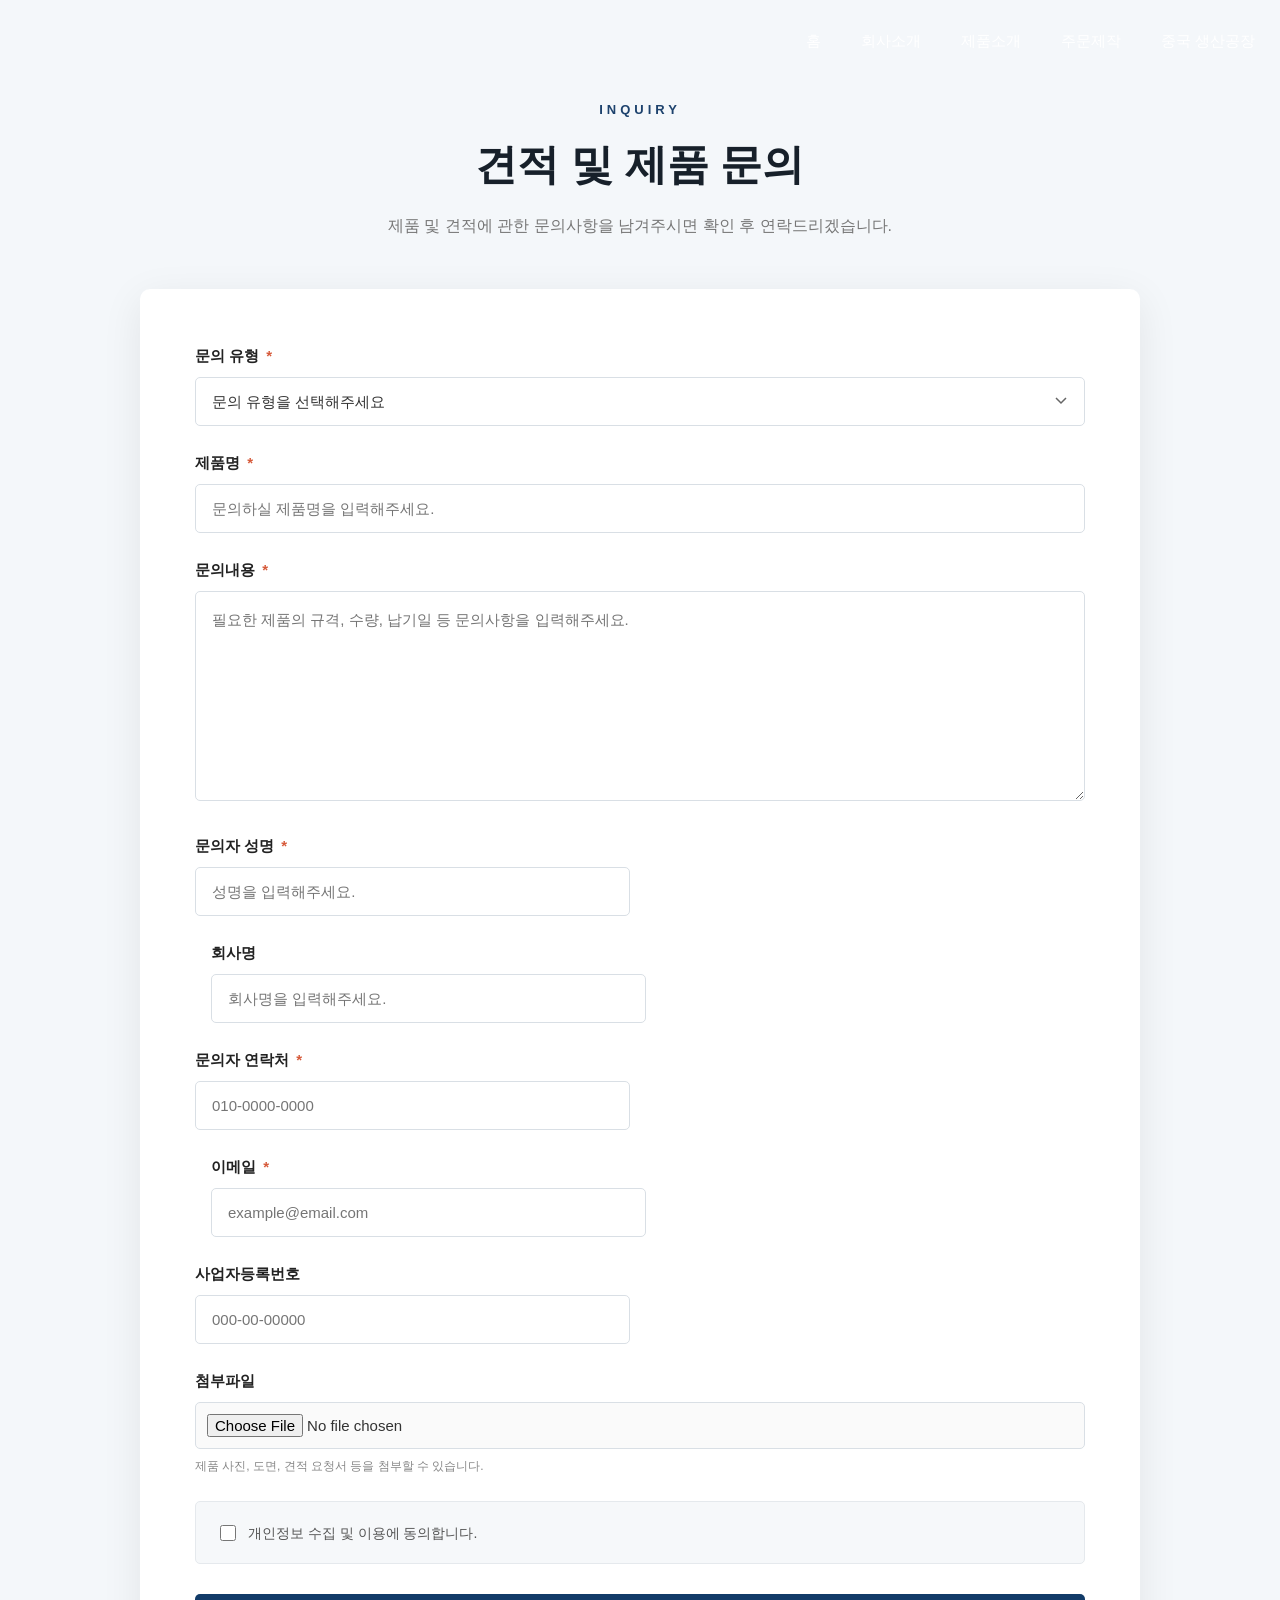
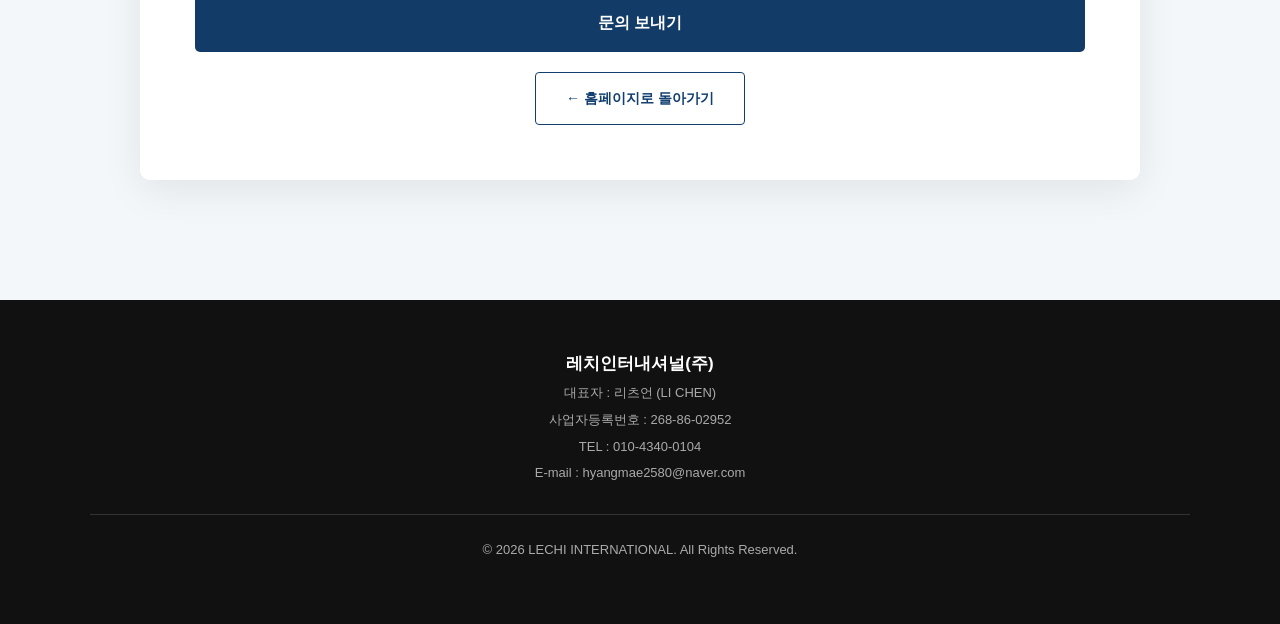
==== contact.html @ aa049274 "Add files via upload" ====
<!DOCTYPE html>
<html lang="ko">

<head>

    <meta charset="UTF-8">

    <meta
        name="viewport"
        content="width=device-width, initial-scale=1.0"
    >

    <title>견적 및 제품 문의 | 레치인터내셔널</title>

    <link rel="stylesheet" href="style.css">

</head>


<body>


<header class="header">

    <div class="logo">

        <a href="index.html">

            <img
                src="images/logo.png"
                alt="레치인터내셔널 로고"
            >

        </a>

    </div>


    <nav class="menu">

        <a href="index.html">홈</a>

        <a href="index.html#about">회사소개</a>

        <a href="index.html#products">제품소개</a>

        <a href="index.html#custom">주문제작</a>

        <a href="index.html#factory">중국 생산공장</a>

    </nav>

</header>



<section class="inquiry-section">


    <div class="inquiry-container">


        <div class="inquiry-title">

            <span>INQUIRY</span>

            <h1>견적 및 제품 문의</h1>

            <p>
                제품 및 견적에 관한 문의사항을 남겨주시면
                확인 후 연락드리겠습니다.
            </p>

        </div>



        <form
            action="send.php"
            method="POST"
            enctype="multipart/form-data"
            class="inquiry-form"
        >


            <!-- 문의 유형 -->

            <div class="form-group">

                <label>
                    문의 유형 <em>*</em>
                </label>

                <select
                    name="inquiry_type"
                    required
                >

                    <option value="">
                        문의 유형을 선택해주세요
                    </option>

                    <option value="제품 견적">
                        제품 견적
                    </option>

                    <option value="제품 문의">
                        제품 문의
                    </option>

                    <option value="주문제작">
                        주문제작
                    </option>

                    <option value="납품 문의">
                        납품 문의
                    </option>

                    <option value="기타">
                        기타
                    </option>

                </select>

            </div>



            <!-- 제품명 -->

            <div class="form-group">

                <label>
                    제품명 <em>*</em>
                </label>

                <input
                    type="text"
                    name="product"
                    placeholder="문의하실 제품명을 입력해주세요."
                    required
                >

            </div>



            <!-- 문의 내용 -->

            <div class="form-group">

                <label>
                    문의내용 <em>*</em>
                </label>

                <textarea
                    name="message"
                    rows="7"
                    placeholder="필요한 제품의 규격, 수량, 납기일 등 문의사항을 입력해주세요."
                    required
                ></textarea>

            </div>



            <!-- 성명 -->

            <div class="form-group">

                <label>
                    문의자 성명 <em>*</em>
                </label>

                <input
                    type="text"
                    name="name"
                    placeholder="성명을 입력해주세요."
                    required
                >

            </div>



            <!-- 회사명 -->

            <div class="form-group">

                <label>
                    회사명
                </label>

                <input
                    type="text"
                    name="company"
                    placeholder="회사명을 입력해주세요."
                >

            </div>



            <!-- 연락처 -->

            <div class="form-group">

                <label>
                    문의자 연락처 <em>*</em>
                </label>

                <input
                    type="tel"
                    name="phone"
                    placeholder="010-0000-0000"
                    required
                >

            </div>



            <!-- 이메일 -->

            <div class="form-group">

                <label>
                    이메일 <em>*</em>
                </label>

                <input
                    type="email"
                    name="email"
                    placeholder="example@email.com"
                    required
                >

            </div>



            <!-- 사업자번호 -->

            <div class="form-group">

                <label>
                    사업자등록번호
                </label>

                <input
                    type="text"
                    name="business_number"
                    placeholder="000-00-00000"
                >

            </div>



            <!-- 첨부파일 -->

            <div class="form-group">

                <label>
                    첨부파일
                </label>

                <input
                    type="file"
                    name="attachment"
                >

                <small>
                    제품 사진, 도면, 견적 요청서 등을 첨부할 수 있습니다.
                </small>

            </div>



            <!-- 개인정보 -->

            <div class="privacy-box">

                <label>

                    <input
                        type="checkbox"
                        required
                    >

                    개인정보 수집 및 이용에 동의합니다.

                </label>

            </div>



            <!-- 전송 -->

            <button
                type="submit"
                class="inquiry-submit"
            >
                문의 보내기
            </button>
<!-- 홈페이지로 돌아가기 -->

<div class="bracket-home">

    <a href="index.html">
        ← 홈페이지로 돌아가기
    </a>

</div>

</section>





<footer>

    <div class="footer-company">

        <strong>레치인터내셔널(주)</strong>

        <p>
            대표자 : 리츠언 (LI CHEN)
        </p>

        <p>
            사업자등록번호 : 268-86-02952
        </p>

        <p>
            TEL : 010-4340-0104
        </p>

        <p>
            E-mail : hyangmae2580@naver.com
        </p>

    </div>


    <p class="copyright">
        © 2026 LECHI INTERNATIONAL. All Rights Reserved.
    </p>

</footer>


</body>

</html>
---- style.css ----
/* =========================================
   기본 설정
========================================= */

* {
    box-sizing: border-box;
}

html {
    scroll-behavior: smooth;
}

body {
    margin: 0;
    padding: 0;

    font-family:
        "Noto Sans KR",
        "Malgun Gothic",
        Arial,
        sans-serif;

    color: #222;
    background: #fff;

    line-height: 1.6;
}

img {
    max-width: 100%;
}



/* =========================================
   HEADER
========================================= */

.header {
    position: absolute;
    top: 0;
    left: 0;
    width: 100%;
    height: 82px;
    padding: 0 25px;
    box-sizing: border-box;

    display: flex;
    align-items: center;
    justify-content: flex-end;

    background: transparent;
    border-bottom: none;

    z-index: 999;
}

.logo {
    display: none;
}

.menu {
    display: flex;
    align-items: center;
    gap: 40px;
}

.menu a {
    color: #ffffff;
    text-decoration: none;
    font-size: 15px;
    font-weight: 500;
}

.menu a:hover {
    color: #1d426d;
}

/* =========================================
   MAIN HERO
========================================= */

.hero {
    width: 100%;
    min-height: 360px;
    display: flex;
    align-items: center;
    justify-content: center;
    padding: 60px 8% 30px;
    box-sizing: border-box;
    background: #123b68;
    color: #fff;
    text-align: center;
}
.hero-text {
    width: 100%;
    max-width: 900px;
    margin: 0 auto;
}

.small-title {
    margin: 0 0 8px;
    font-size: 12px;
    letter-spacing: 3px;
    font-weight: 600;
}

.hero h1 {
    margin: 0 0 12px;
    font-size: 36px;
    line-height: 1.2;
    font-weight: 700;
}

.hero p {
    font-size: 14px;
    margin: 4px 0;
}

.hero button {
    margin-top: 15px;

    padding: 10px 25px;

    border: none;

    background: #fff;
    color: #222;

    font-size: 14px;

    cursor: pointer;
}

/* =========================================
   회사소개
========================================= */

.section {
    width: 100%;

    padding: 110px 7%;

    text-align: center;
}


.section h2 {
    margin: 0 0 30px;

    font-size: 40px;

    color: #17202a;
}


.section > p {
    max-width: 800px;

    margin: 10px auto;

    font-size: 16px;

    color: #666;
}


/* 회사정보 */

.company-info {
    max-width: 900px;

    margin: 55px auto 0;

    display: grid;

    grid-template-columns:
        repeat(3, 1fr);

    border-top: 1px solid #ddd;
    border-bottom: 1px solid #ddd;
}


.company-info div {
    padding: 28px 20px;

    border-right: 1px solid #ddd;
}

.company-info div:last-child {
    border-right: none;
}


.company-info strong {
    display: block;

    margin-bottom: 8px;

    color: #1d426d;

    font-size: 14px;
}


.company-info p {
    margin: 0;

    font-size: 16px;
}


/* =========================================
   주요 제품
========================================= */

.products-section {
    width: 100%;
    padding: 55px 6%;
    background: #f6f8fa;
}


/* 제목 */

.products-title {
    text-align: center;

    margin-bottom: 30px;
}


.products-title span {
    display: block;

    margin-bottom: 12px;

    color: #1d426d;

    font-size: 13px;

    font-weight: 700;

    letter-spacing: 4px;
}


.products-title h2 {
    margin: 0;

    font-size: 42px;

    line-height: 1.3;

    color: #17202a;
}


.products-title p {
    margin: 18px 0 0;

    font-size: 16px;

    color: #777;
}


/* 제품 3개 */

.product-grid {
    width: 100%;

    max-width: 1280px;

    margin: 0 auto;

    display: grid;

    grid-template-columns:
        repeat(3, minmax(0, 1fr));

    gap: 30px;
}


/* 카드 */

.product-card {
    min-width: 0;

    overflow: hidden;

    background: #fff;

    border-radius: 8px;

    box-shadow:
        0 8px 30px rgba(0, 0, 0, 0.08);

    transition:
        transform 0.3s ease,
        box-shadow 0.3s ease;
}


.product-card:hover {
    transform: translateY(-8px);

    box-shadow:
        0 18px 45px rgba(0, 0, 0, 0.14);
}


/* 제품 사진 */

.product-photo {
    width: 100%;

    height: 320px;

    overflow: hidden;

    background: #f3f3f3;
}


.product-photo img {
    width: 100%;
    height: 100%;

    display: block;

    object-fit: cover;

    transition: transform 0.5s ease;
}


.product-card:hover
.product-photo img {
    transform: scale(1.05);
}


/* 제품 내용 */

.product-content {
    padding: 30px;

    min-height: 260px;
}


.product-number {
    color: #1d426d;

    font-size: 13px;

    font-weight: 700;

    letter-spacing: 2px;
}


.product-content h3 {
    margin: 12px 0 14px;

    font-size: 24px;

    color: #17202a;
}


.product-content p {
    margin: 0;

    color: #666;

    font-size: 15px;

    line-height: 1.8;
}


/* 자세히 보기 */

.product-more {
    display: inline-flex;

    align-items: center;

    gap: 12px;

    margin-top: 25px;

    padding-bottom: 5px;

    color: #1d426d;

    text-decoration: none;

    font-size: 14px;

    font-weight: 600;

    border-bottom: 1px solid #1d426d;
}


.product-more span {
    font-size: 18px;

    transition: 0.3s;
}


.product-more:hover span {
    transform: translateX(5px);
}


/* =========================================
   주문제작
========================================= */

.custom {
    width: 100%;

    padding: 120px 20px;

    text-align: center;

    background: #17202a;

    color: #fff;
}


.custom h2 {
    margin: 0 0 25px;

    font-size: 40px;
}


.custom p {
    max-width: 750px;

    margin: 8px auto;

    font-size: 17px;

    line-height: 1.9;

    color: #ddd;
}


.custom button {
    margin-top: 30px;

    padding: 15px 35px;

    border: 1px solid #fff;

    background: transparent;

    color: #fff;

    font-size: 15px;

    cursor: pointer;

    transition: 0.3s;
}


.custom button:hover {
    background: #fff;

    color: #17202a;
}


/* =========================================
   중국 생산공장
========================================= */

#factory {
    background: #fff;
}


#factory p {
    max-width: 750px;
}


/* =========================================
   문의하기
========================================= */

.contact {
    width: 100%;

    padding: 110px 20px;

    text-align: center;

    background: #f6f8fa;
}


.contact h2 {
    margin: 0 0 25px;

    font-size: 40px;
}


.contact > p {
    color: #666;

    font-size: 16px;
}


/* 연락처 */

.contact-info {
    max-width: 900px;

    margin: 45px auto 0;

    display: grid;

    grid-template-columns:
        repeat(3, 1fr);

    gap: 20px;
}


.contact-info p {
    margin: 0;

    padding: 30px 20px;

    background: #fff;

    border: 1px solid #e5e5e5;

    border-radius: 6px;

    color: #555;

    line-height: 1.8;
}


.contact-info strong {
    display: block;

    margin-bottom: 10px;

    color: #1d426d;

    font-size: 14px;
}


/* =========================================
   FOOTER
========================================= */

footer {
    width: 100%;

    padding: 50px 7%;

    background: #111;

    color: #aaa;

    text-align: center;

    font-size: 13px;
}


.footer-company strong {
    color: #fff;

    font-size: 17px;
}


.footer-company p {
    margin: 6px 0;
}


.copyright {
    margin-top: 30px;

    padding-top: 25px;

    border-top: 1px solid #333;
}


/* =========================================
   모바일
========================================= */

@media (max-width: 900px) {

  .header {
    position: absolute;
    top: 0;
    left: 0;
    width: 100%;
    height: 82px;
    padding: 0 25px;
    box-sizing: border-box;
    display: flex;
    align-items: center;
    justify-content: flex-end;
    background: transparent;
    border-bottom: none;
    z-index: 999;
}

.logo {
    display: none;
}

.menu {
    display: flex;
    align-items: center;
    gap: 40px;
}

.menu a {
    color: #fff;
    text-decoration: none;
    font-size: 15px;
    font-weight: 500;
}


  .hero {
    width: 100%;
    min-height: 400px;
    display: flex;
    align-items: center;
    justify-content: center;
    padding: 100px 8% 40px;
    box-sizing: border-box;
    background: #123b68;
    color: #fff;
    text-align: center;
}


    .hero p {
        font-size: 16px;
    }


    .product-grid {
        grid-template-columns: 1fr;

        max-width: 550px;
    }


    .company-info {
        grid-template-columns: 1fr;
    }


    .company-info div {
        border-right: none;

        border-bottom: 1px solid #ddd;
    }


    .company-info div:last-child {
        border-bottom: none;
    }


    .contact-info {
        grid-template-columns: 1fr;

        max-width: 550px;
    }

}

/* =========================================
   견적 문의 페이지
========================================= */

.inquiry-section {
    width: 100%;
    padding: 100px 20px 120px;
    background: #f4f7fa;
}


/* 문의 전체 영역 */

.inquiry-container {
    width: 100%;
    max-width: 1000px;
    margin: 0 auto;
}


/* 제목 */

.inquiry-title {
    text-align: center;
    margin-bottom: 50px;
}

.inquiry-title span {
    display: block;
    margin-bottom: 10px;

    color: #1d426d;

    font-size: 13px;
    font-weight: 700;
    letter-spacing: 4px;
}

.inquiry-title h1 {
    margin: 0 0 15px;

    color: #17202a;

    font-size: 42px;
    font-weight: 700;
}

.inquiry-title p {
    margin: 0;

    color: #777;

    font-size: 16px;
}


/* =========================================
   문의 폼
========================================= */

.inquiry-form {
    width: 100%;

    padding: 55px;

    background: #fff;

    border-radius: 10px;

    box-shadow:
        0 10px 40px rgba(0, 0, 0, 0.08);
}


/* 2칸 배치 */

.form-group {
    margin-bottom: 25px;
}


/* 성명 / 회사명 / 연락처 / 이메일 등을 2칸으로 */

.inquiry-form .form-group:nth-child(4),
.inquiry-form .form-group:nth-child(5),
.inquiry-form .form-group:nth-child(6),
.inquiry-form .form-group:nth-child(7),
.inquiry-form .form-group:nth-child(8) {
    width: calc(50% - 10px);
    display: inline-block;
    vertical-align: top;
}


/* 두 번째 칸 */

.inquiry-form .form-group:nth-child(5),
.inquiry-form .form-group:nth-child(7) {
    margin-left: 16px;
}


/* 라벨 */

.form-group label {
    display: block;

    margin-bottom: 9px;

    color: #222;

    font-size: 15px;
    font-weight: 600;
}


/* 필수 표시 */

.form-group label em {
    color: #d65a3a;

    font-style: normal;

    margin-left: 3px;
}


/* 입력창 */

.form-group input,
.form-group select,
.form-group textarea {
    width: 100%;

    padding: 15px 16px;

    border: 1px solid #d9dfe5;

    border-radius: 5px;

    background: #fff;

    color: #333;

    font-family: inherit;

    font-size: 15px;

    outline: none;

    transition: all 0.2s ease;

    appearance: none;
}


/* 포커스 */

.form-group input:focus,
.form-group select:focus,
.form-group textarea:focus {
    border-color: #1d426d;

    box-shadow:
        0 0 0 3px rgba(29, 66, 109, 0.08);
}


/* 선택박스 */

.form-group select {
    cursor: pointer;

    background:
        #fff
        url("data:image/svg+xml,%3Csvg xmlns='http://www.w3.org/2000/svg' width='12' height='8'%3E%3Cpath d='M1 1l5 5 5-5' fill='none' stroke='%23666' stroke-width='1.5'/%3E%3C/svg%3E")
        no-repeat;

    background-position: right 17px center;

    padding-right: 45px;
}


/* 문의내용 */

.form-group textarea {
    min-height: 190px;

    resize: vertical;

    line-height: 1.7;
}


/* 파일 */

.form-group input[type="file"] {
    padding: 11px;

    background: #fafafa;

    cursor: pointer;
}


/* 파일 설명 */

.form-group small {
    display: block;

    margin-top: 8px;

    color: #888;

    font-size: 12px;
}


/* =========================================
   개인정보 동의
========================================= */

.privacy-box {
    margin-top: 10px;
    margin-bottom: 30px;

    padding: 18px 20px;

    background: #f6f8fa;

    border: 1px solid #e5e9ed;

    border-radius: 5px;
}

.privacy-box label {
    color: #555;

    font-size: 14px;

    cursor: pointer;
}

.privacy-box input {
    width: 16px;
    height: 16px;

    margin-right: 8px;

    vertical-align: -3px;

    accent-color: #1d426d;
}


/* =========================================
   문의 보내기 버튼
========================================= */

.inquiry-submit {
    width: 100%;

    height: 58px;

    border: none;

    border-radius: 5px;

    background: #123b68;

    color: #fff;

    font-family: inherit;

    font-size: 16px;

    font-weight: 600;

    cursor: pointer;

    transition: all 0.3s ease;
}

.inquiry-submit:hover {
    background: #0b2b4c;

    transform: translateY(-2px);

    box-shadow:
        0 8px 20px rgba(18, 59, 104, 0.2);
}


/* =========================================
   모바일
========================================= */

@media (max-width: 700px) {

    .inquiry-section {
        padding: 70px 15px 80px;
    }

    .inquiry-title h1 {
        font-size: 32px;
    }

    .inquiry-title p {
        font-size: 14px;
    }

    .inquiry-form {
        padding: 30px 20px;
    }

    /* 모바일에서는 전부 한 줄 */

    .inquiry-form .form-group:nth-child(4),
    .inquiry-form .form-group:nth-child(5),
    .inquiry-form .form-group:nth-child(6),
    .inquiry-form .form-group:nth-child(7),
    .inquiry-form .form-group:nth-child(8) {

        width: 100%;

        display: block;

        margin-left: 0;
    }

}

.inquiry-button {
    display: inline-block;
    margin-top: 30px;
    padding: 15px 35px;

    border: 1px solid #fff;
    border-radius: 5px;

    background: transparent;
    color: #fff;

    text-decoration: none;

    font-size: 15px;
    font-weight: 600;

    cursor: pointer;

    transition: 0.3s;
}

.inquiry-button:hover {
    background: #fff;
    color: #123b68;
}
/* =================================
   레치인터내셔널 로고
================================= */

.header-logo {
    width: 210px;
    height: 78px;

    display: flex;
    align-items: center;
    justify-content: flex-start;

    overflow: hidden;
}

.header-logo a {
    display: block;
    line-height: 0;
}

.header-logo img {
    width: 210px;
    height: auto;

    display: block;
    margin: 0;
    padding: 0;

    object-fit: contain;
}

/* 로고 왼쪽 정렬 */
.header-inner {
    width: 100%;
    height: 72px;
    margin: 0;
    padding: 0 40px;

    display: flex;
    align-items: center;
    justify-content: space-between;

    box-sizing: border-box;
}

.header-logo {
    margin: 0;
    padding: 0;

    display: flex;
    align-items: center;
    justify-content: flex-start;

    flex-shrink: 0;
}

.header-logo img {
    width: 165px;
    height: auto;
    display: block;
    margin: 0;
    padding: 0;
}
/* =========================
   제품 상세 페이지
========================= */

.product-detail {
    max-width: 1200px;
    margin: 0 auto;
    padding: 100px 40px;
}


.product-detail-title {
    text-align: center;
    margin-bottom: 70px;
}


.product-detail-title span {
    display: block;

    margin-bottom: 15px;

    color: #123b68;

    font-size: 14px;

    font-weight: 700;

    letter-spacing: 4px;
}


.product-detail-title h1 {
    margin: 0 0 20px;

    color: #111;

    font-size: 46px;

    font-weight: 700;
}


.product-detail-title p {
    color: #666;

    font-size: 17px;

    line-height: 1.8;
}


/* 제품 항목 */

.product-detail-list {
    display: grid;

    grid-template-columns: repeat(3, 1fr);

    gap: 25px;
}


.detail-item {
    padding: 35px;

    background: #f6f8fa;

    border-radius: 8px;

    border: 1px solid #e5e9ed;

    transition: 0.3s;
}


.detail-item:hover {
    transform: translateY(-5px);

    box-shadow: 0 15px 35px rgba(0,0,0,0.08);
}


.detail-item h2 {
    margin-bottom: 18px;

    color: #123b68;

    font-size: 22px;
}


.detail-item p {
    margin: 0;

    color: #666;

    font-size: 15px;

    line-height: 1.8;
}


/* 제품 목록 돌아가기 */

.back-button {
    margin-top: 60px;

    text-align: center;
}


.back-button a {
    display: inline-block;

    padding: 15px 30px;

    background: #123b68;

    color: #fff;

    text-decoration: none;

    border-radius: 4px;

    font-size: 14px;

    transition: 0.3s;
}


.back-button a:hover {
    background: #0b2949;
}


/* 모바일 */

@media (max-width: 768px) {

    .product-detail {
        padding: 70px 20px;
    }

    .product-detail-title h1 {
        font-size: 34px;
    }

    .product-detail-list {
        grid-template-columns: 1fr;
    }

}
/* =========================
   방진 제품 상세페이지
========================= */

.vibration-product {
    max-width: 1200px;
    margin: 0 auto;
    padding: 80px 20px;
}

.vibration-product h1 {
    font-size: 36px;
    margin-bottom: 50px;
}

.vibration-item {
    margin-bottom: 70px;
}

.vibration-item h2 {
    font-size: 22px;
    font-weight: 500;
    margin-bottom: 25px;
}

.vibration-catalog img {
    width: 60%;
    max-width: 800px;
    height: auto;
    display: block;
}

/* 제목 */

.vibration-title {
    text-align: center;
    margin-bottom: 60px;
}


.vibration-title span {
    display: block;

    margin-bottom: 15px;

    color: #123b68;

    font-size: 14px;

    font-weight: 700;

    letter-spacing: 4px;
}


.vibration-title h1 {
    margin: 0 0 20px;

    color: #111;

    font-size: 46px;

    font-weight: 700;
}


.vibration-title p {
    margin: 0;

    color: #666;

    font-size: 16px;

    line-height: 1.8;
}


/* 제품 규격 이미지 */

.vibration-catalog img {
    width: 60%;
    max-width: 800px;
    height: auto;
    display: block;
    margin: 0 auto;
}


/* 견적 문의 버튼 */

.vibration-inquiry {
    text-align: center;

    margin-top: 50px;
}


.vibration-inquiry a {
    display: inline-block;

    padding: 16px 35px;

    background: #123b68;

    color: #fff;

    text-decoration: none;

    font-size: 15px;

    font-weight: 600;

    border-radius: 4px;

    transition: 0.3s;
}


.vibration-inquiry a:hover {
    background: #0d2d50;
}


/* 제품 목록 */

/* 제품 목록으로 돌아가기 버튼 */

.vibration-product .back-button {
    margin-top: 30px;
    text-align: center;
}

.vibration-product .back-button a {
    display: inline-block;

    padding: 15px 30px;

    background: #123b68;
    color: #ffffff !important;

    border: 1px solid #123b68;
    border-radius: 5px;

    text-decoration: none;

    font-size: 15px;
    font-weight: 600;

    transition: 0.3s;
}

.vibration-product .back-button a:hover {
    background: #ffffff;
    color: #123b68 !important;
}


/* 모바일 */

@media (max-width: 768px) {

    .vibration-product {
        padding: 70px 20px;
    }


    .vibration-title h1 {
        font-size: 34px;
    }


    .vibration-title p {
        font-size: 14px;
    }

}
/* 방진 제품 상세페이지 */
.vibration-product {
    max-width: 1200px;
    margin: 0 auto;
    padding: 80px 20px;
}

.vibration-product h1 {
    font-size: 36px;
    margin-bottom: 45px;
}

/* 제품 항목 */
.vibration-item {
    width: 100%;
    margin-bottom: 35px;
}

/* 제품 이름 */
.vibration-item summary {
    cursor: pointer;
    font-size: 21px;
    font-weight: 500;
    padding: 10px 0;
    margin-left: 0;
    list-style: none;
}

/* 기본 ▶ 표시 제거 */
.vibration-item summary::-webkit-details-marker {
    display: none;
}

/* 제품 이름 앞에 + 표시 */
.vibration-item summary::before {
    content: "+";
    display: inline-block;
    width: 25px;
    font-size: 20px;
    font-weight: 400;
}

/* 클릭해서 열렸을 때 - 표시 */
.vibration-item[open] summary::before {
    content: "−";
}

/* 제품 이미지 */
.vibration-image {
    margin-top: 20px;
    margin-left: 25px;
}

.vibration-image img {
    width: 60%;
    max-width: 800px;
    height: auto;
    display: block;
}

/* 제품 목록으로 돌아가기 */
.vibration-product .back-button {
    margin-top: 50px;
    text-align: center;
}

.vibration-product .back-button a {
    display: inline-block;
    padding: 15px 30px;
    background: #123b68;
    color: #ffffff !important;
    border: 1px solid #123b68;
    border-radius: 5px;
    text-decoration: none;
    font-size: 15px;
    font-weight: 600;
}

.vibration-product .back-button a:hover {
    background: #ffffff;
    color: #123b68 !important;
}

.bracket-home {
    text-align: center;
    margin-top: 20px;
}

.bracket-home a {
    display: inline-block;

    padding: 14px 30px;

    background: #fff;
    color: #123f70;

    border: 1px solid #123f70;
    border-radius: 4px;

    font-size: 14px;
    font-weight: 600;

    text-decoration: none;

    transition: all 0.3s ease;
}

.bracket-home a:hover {
    background: #123f70;
    color: #fff;
}

.custom-home {
    text-align: center;
    margin-top: 20px;
}

.custom-home a {
    display: inline-block;

    padding: 14px 30px;

    background: #fff;
    color: #123f70;

    border: 1px solid #123f70;
    border-radius: 4px;

    font-size: 14px;
    font-weight: 600;

    text-decoration: none;

    transition: all 0.3s ease;
}

.custom-home a:hover {
    background: #123f70;
    color: #fff;
}
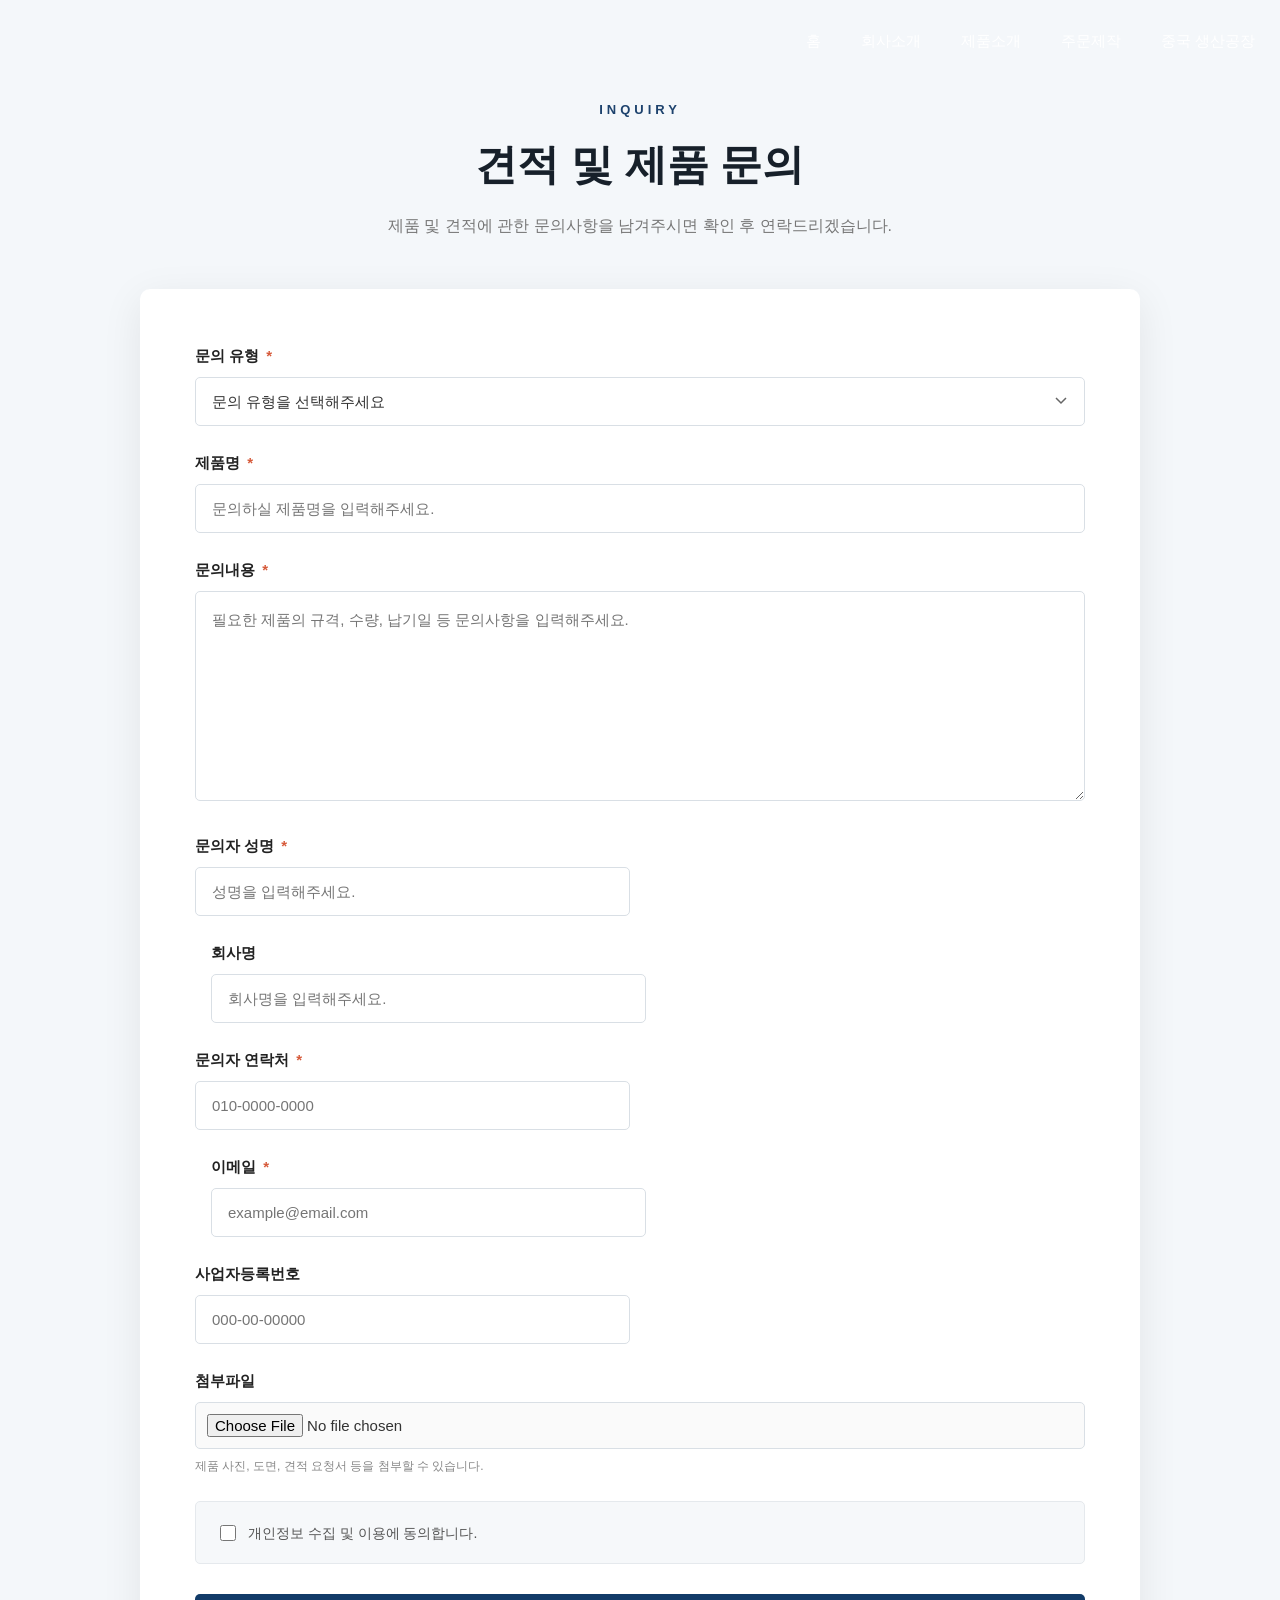
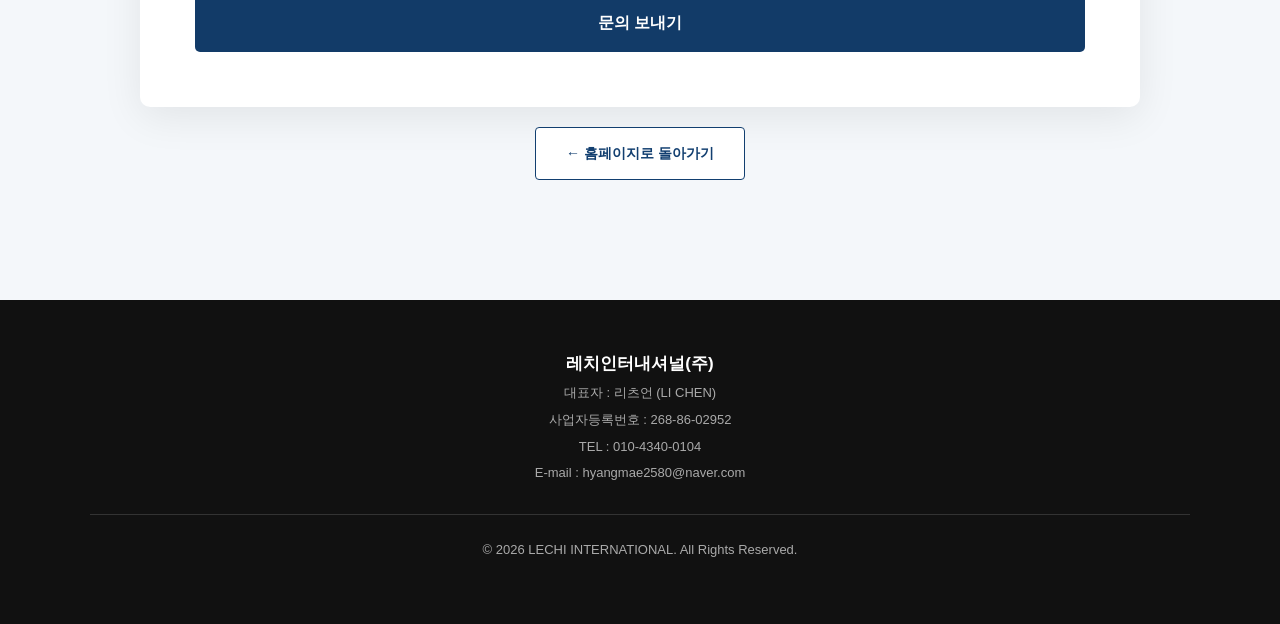
==== commit 91be3f58: "Update contact.html" ====
--- a/contact.html
+++ b/contact.html
@@ -75,10 +75,10 @@
 
 
 
+        <!-- 견적문의 폼 -->
+
         <form
-            action="send.php"
-            method="POST"
-            enctype="multipart/form-data"
+            id="quoteForm"
             class="inquiry-form"
         >
 
@@ -286,6 +286,8 @@
 
                     <input
                         type="checkbox"
+                        name="privacy_agree"
+                        value="동의"
                         required
                     >
 
@@ -305,19 +307,25 @@
             >
                 문의 보내기
             </button>
-<!-- 홈페이지로 돌아가기 -->
-
-<div class="bracket-home">
-
-    <a href="index.html">
-        ← 홈페이지로 돌아가기
-    </a>
-
-</div>
+
+
+        </form>
+
+
+        <!-- 홈페이지로 돌아가기 -->
+
+        <div class="bracket-home">
+
+            <a href="index.html">
+                ← 홈페이지로 돌아가기
+            </a>
+
+        </div>
+
+
+    </div>
 
 </section>
-
-
 
 
 
@@ -353,6 +361,121 @@
 </footer>
 
 
+
+<!-- ========================================= -->
+<!-- EmailJS -->
+<!-- ========================================= -->
+
+<script src="https://cdn.jsdelivr.net/npm/@emailjs/browser@4/dist/email.min.js"></script>
+
+
+<script>
+
+document.addEventListener("DOMContentLoaded", function () {
+
+    // EmailJS 초기화
+    emailjs.init({
+        publicKey: "MjniVxM5ti6CLkizJ"
+    });
+
+
+    // 문의 폼 찾기
+    const quoteForm = document.getElementById("quoteForm");
+
+
+    // 폼이 없으면 종료
+    if (!quoteForm) {
+
+        console.error("quoteForm을 찾을 수 없습니다.");
+
+        return;
+
+    }
+
+
+    // 문의 보내기
+    quoteForm.addEventListener("submit", function (event) {
+
+        event.preventDefault();
+
+
+        // 버튼
+        const submitButton =
+            quoteForm.querySelector(".inquiry-submit");
+
+
+        // 전송 중 표시
+        if (submitButton) {
+
+            submitButton.disabled = true;
+
+            submitButton.textContent = "전송 중...";
+
+        }
+
+
+        // EmailJS 전송
+        emailjs.sendForm(
+            "service_hcx2ib7",
+            "template_z098a1s",
+            quoteForm
+        )
+
+        .then(function (response) {
+
+            console.log(
+                "EmailJS 전송 성공:",
+                response
+            );
+
+
+            alert(
+                "견적문의가 정상적으로 접수되었습니다."
+            );
+
+
+            // 입력 내용 초기화
+            quoteForm.reset();
+
+        })
+
+
+        .catch(function (error) {
+
+            console.error(
+                "EmailJS 전송 오류:",
+                error
+            );
+
+
+            alert(
+                "문의 전송에 실패했습니다.\n\n" +
+                "오류 내용을 확인해주세요."
+            );
+
+        })
+
+
+        .finally(function () {
+
+            // 버튼 원상복구
+            if (submitButton) {
+
+                submitButton.disabled = false;
+
+                submitButton.textContent = "문의 보내기";
+
+            }
+
+        });
+
+    });
+
+});
+
+</script>
+
+
 </body>
 
-</html>+</html>
